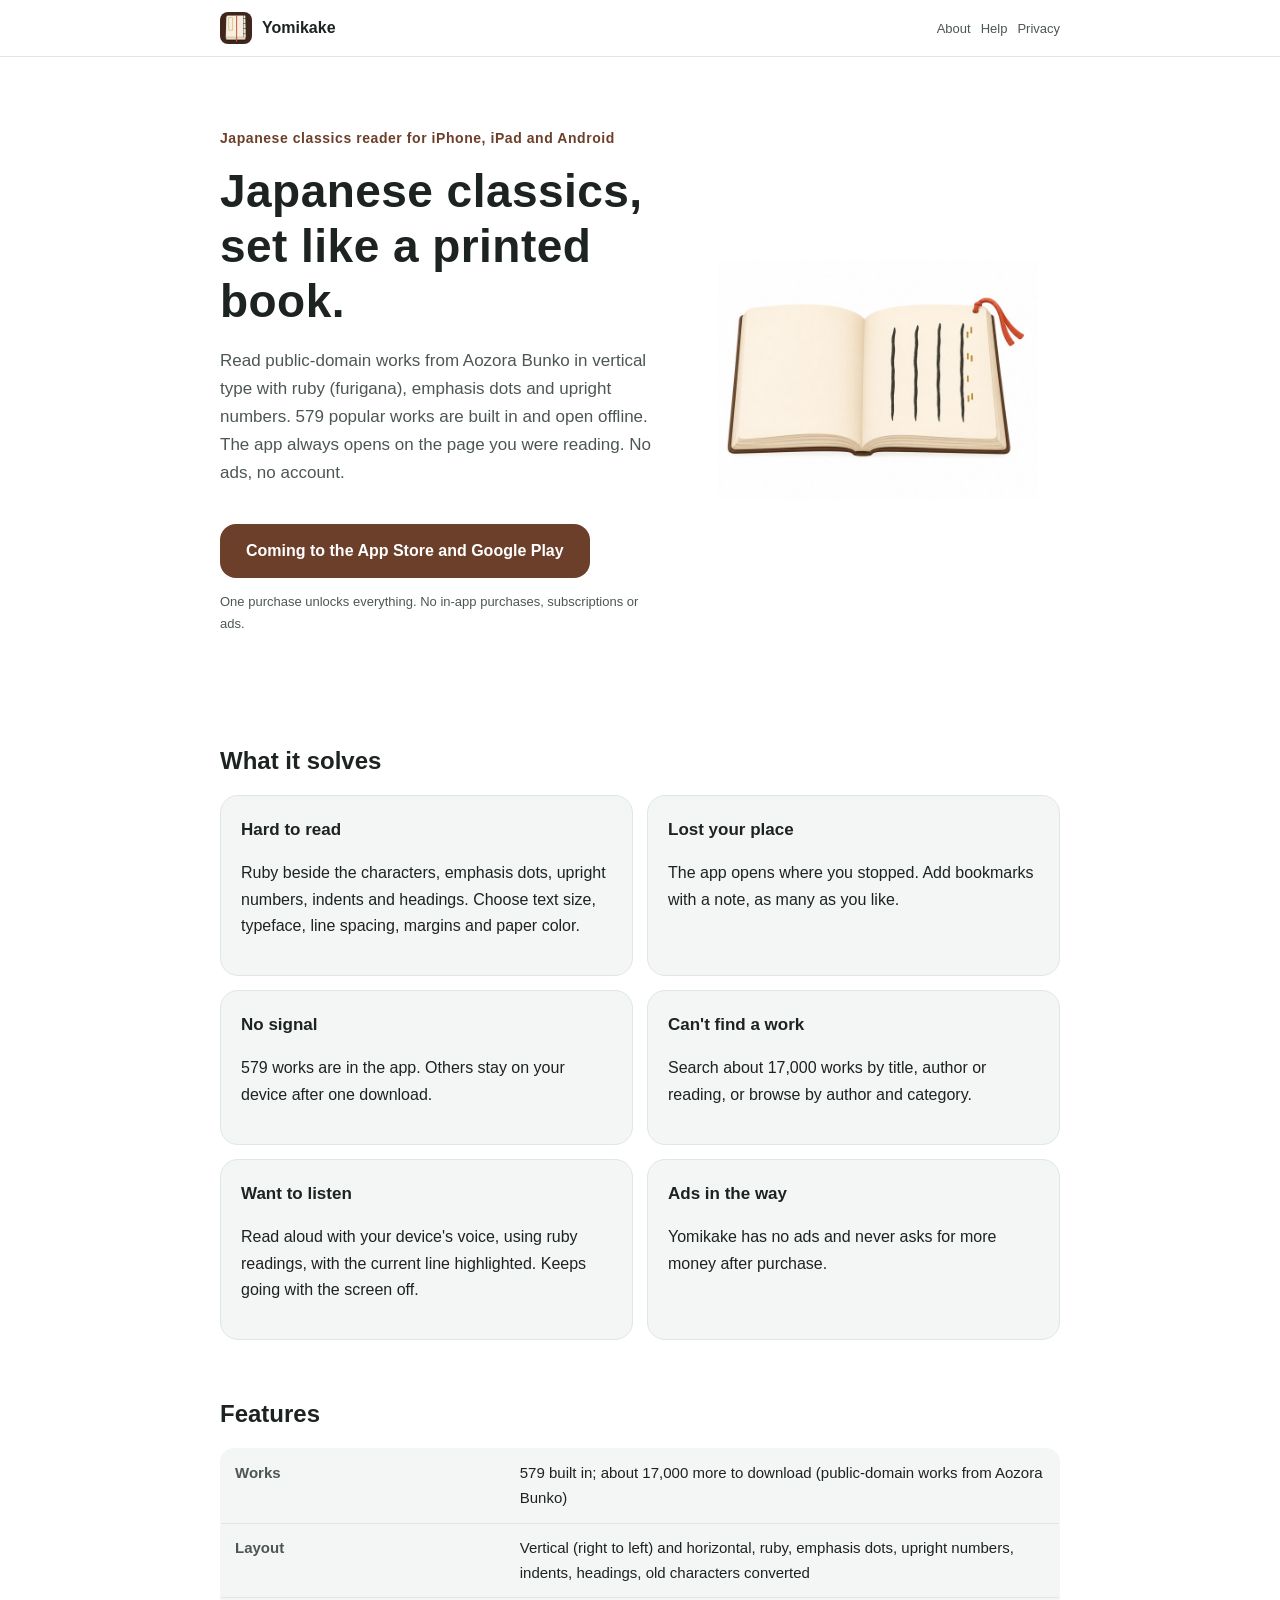
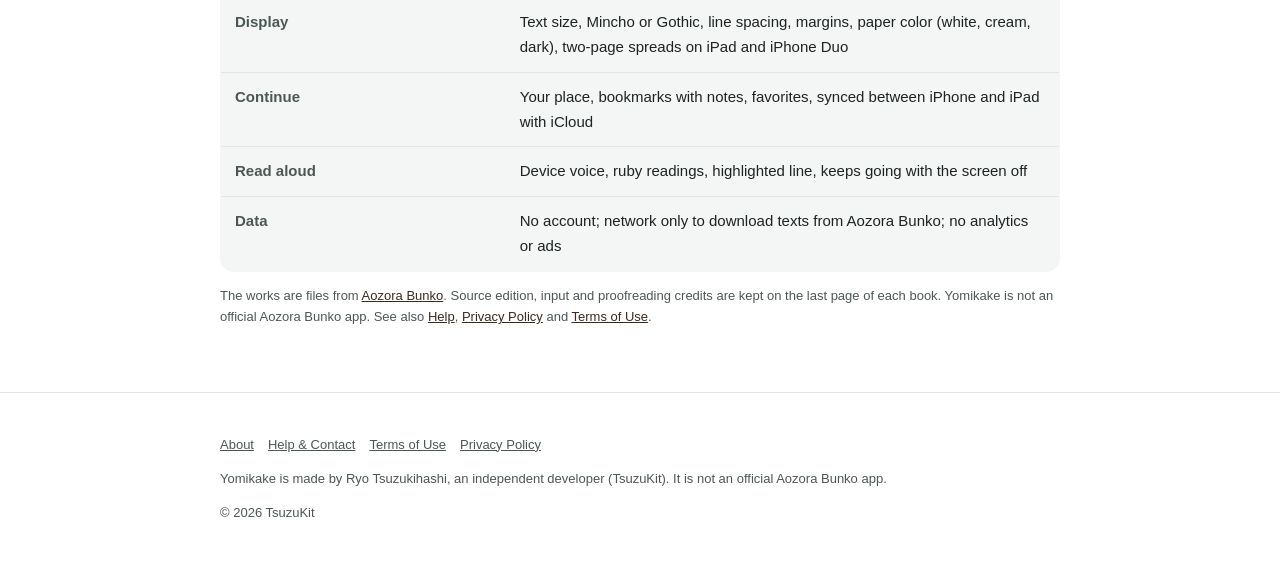
==== index.html @ e3de3502 "よみかけのサイト（紹介・使い方・プライバシー・規約の日英）" ====
<!DOCTYPE html>
<html lang="ja" data-title-ja="よみかけ｜青空文庫の名作を縦書きで読む" data-title-en="Yomikake | Read Japanese classics vertically">
<head>
<meta charset="UTF-8">
<meta name="viewport" content="width=device-width, initial-scale=1">
<script>(function(){var l=navigator.languages&&navigator.languages.length?navigator.languages:[navigator.language||"ja"],p="en";for(var i=0;i<l.length;i++){var c=String(l[i]).toLowerCase();if(c.indexOf("ja")===0){p="ja";break}if(c.indexOf("en")===0){p="en";break}}var d=document.documentElement;d.lang=p;var t=d.getAttribute("data-title-"+p);if(t){document.title=t}})();</script>
<title>よみかけ｜青空文庫の名作を縦書きで読む</title>
<meta name="description" content="青空文庫の著作権の切れた名作を、ルビ・傍点・縦中横まで縦書きで組んで読むアプリ。579作品が入っていて通信なしで読め、ほかの約17,000作品も探して取ってこられる。読みかけのページから・しおり・読み上げ。広告なしの買い切り。 / Read public-domain Japanese literature from Aozora Bunko in vertical type with ruby (furigana). 579 works built in, about 17,000 more to download, continue where you left off, bookmarks and read aloud. No ads, one purchase.">
<meta property="og:title" content="よみかけ｜青空文庫の名作を縦書きで読む">
<meta property="og:description" content="青空文庫の著作権の切れた名作を、ルビ・傍点・縦中横まで縦書きで組んで読むアプリ。579作品が入っていて通信なしで読め、ほかの約17,000作品も探して取ってこられる。読みかけのページから・しおり・読み上げ。広告なしの買い切り。">
<meta property="og:type" content="website">
<meta property="og:url" content="https://yomikake.tsuzukit.com/">
<meta property="og:image" content="https://yomikake.tsuzukit.com/assets/og.jpg">
<link rel="icon" href="assets/icon.png">
<link rel="apple-touch-icon" href="assets/icon.png">
<link rel="stylesheet" href="style.css">
</head>
<body>
<div data-l="ja" lang="ja">
<header class="site"><div class="wrap">
<a class="brand" href="./"><img src="assets/icon.png" alt="" width="32" height="32">よみかけ</a>
<nav class="site"><a href="./">紹介</a><a href="support.html">使い方</a><a href="privacy.html">プライバシー</a></nav>
</div></header>
<main class="wrap">
<section class="hero">
<div>
<p class="eyebrow">iPhone・iPad・Android の名作リーダー</p>
<h1>名作を、<br>縦書きの本のように。</h1>
<p class="lead">青空文庫の著作権の切れた名作を、ルビ・傍点・縦中横まで縦書きで組んで読みます。よく読まれている579作品はアプリに入っていて、通信なしですぐ読めます。開くといつも読みかけのページから。広告もアカウントもありません。</p>
<a class="cta" href="#store" id="store">App Store・Google Play で配信予定</a>
<p class="note">買い切りで全部の機能が使えます。アプリ内課金・サブスクリプション・広告はありません。</p>
</div>
<img src="assets/hero.jpg" alt="縦書きの本のページと、朱のしおりのイラスト" width="360">
</section>

<h2>こんな困りごとのために</h2>
<div class="grid two">
<div class="card"><h3>読みにくい・字が小さい</h3><p>ルビは字の右に小さく、傍点・縦中横・字下げ・見出しまで組みます。字の大きさ・書体・行間・余白・地の色を選べます。</p></div>
<div class="card"><h3>どこまで読んだか分からない</h3><p>閉じても、次に開くと読みかけのページから。しおりは一言をつけて何枚でも挟めます。</p></div>
<div class="card"><h3>電波が無いと読めない</h3><p>579作品はアプリに入っています。ほかの作品も、一度取ってくれば端末に残り、次からは通信なしで読めます。</p></div>
<div class="card"><h3>作品が探せない</h3><p>約17,000作品の一覧をアプリに持っていて、題・作家・読み（ひらがな）で探せます。作家の五十音や分類からもたどれます。</p></div>
<div class="card"><h3>聞きながら読みたい</h3><p>端末の声で読み上げます。ルビのある語はルビの読みで読み、読んでいる行が分かります。画面を消しても続きます。</p></div>
<div class="card"><h3>広告がじゃま</h3><p>よみかけに広告はありません。買い切りで、あとから支払いを求めることもありません。</p></div>
</div>

<h2>できること</h2>
<table>
<tr><th>作品</th><td>アプリに 579作品・探して取ってこられる作品 約17,000（青空文庫の著作権の切れた作品）</td></tr>
<tr><th>組版</th><td>縦書き（右から左へめくる）と横書き・ルビ・傍点・縦中横・字下げ・見出し・旧字の外字を字に</td></tr>
<tr><th>表示</th><td>字の大きさ・明朝とゴシック・行間・余白・地の色（白・生成り・暗い）・iPad と iPhone Duo では見開き</td></tr>
<tr><th>続きから</th><td>読みかけのページ・しおり（一言つき）・気に入った作品・iCloud で iPhone と iPad を同じに</td></tr>
<tr><th>読み上げ</th><td>端末の声・ルビの読み・読んでいる行を塗る・画面を消しても続く</td></tr>
<tr><th>データ</th><td>アカウントなし・通信は青空文庫から作品を取ってくるときだけ・解析と広告なし</td></tr>
</table>
<p class="note">作品は <a href="https://www.aozora.gr.jp/">青空文庫</a> のファイルです。底本・入力・校正の情報は、本の最後のページにそのまま載せています。よみかけは青空文庫の公式のアプリではありません。<a href="support.html">使い方</a>・<a href="privacy.html">プライバシーポリシー</a>・<a href="terms.html">利用規約</a>もご覧ください。</p>
</main>
<footer class="site"><div class="wrap">
<p><a href="./">紹介</a><a href="support.html">使い方とお問い合わせ</a><a href="terms.html">利用規約</a><a href="privacy.html">プライバシーポリシー</a></p>
<p>よみかけは、個人開発者の續橋涼（TsuzuKit）が作っているアプリです。青空文庫の公式のアプリではありません。</p>
<p>© 2026 TsuzuKit</p>
</div></footer>
</div>
<div data-l="en" lang="en">
<header class="site"><div class="wrap">
<a class="brand" href="./"><img src="assets/icon.png" alt="" width="32" height="32">Yomikake</a>
<nav class="site"><a href="./">About</a><a href="support.html">Help</a><a href="privacy.html">Privacy</a></nav>
</div></header>
<main class="wrap">
<section class="hero">
<div>
<p class="eyebrow">Japanese classics reader for iPhone, iPad and Android</p>
<h1>Japanese classics,<br>set like a printed book.</h1>
<p class="lead">Read public-domain works from Aozora Bunko in vertical type with ruby (furigana), emphasis dots and upright numbers. 579 popular works are built in and open offline. The app always opens on the page you were reading. No ads, no account.</p>
<a class="cta" href="#store" id="store">Coming to the App Store and Google Play</a>
<p class="note">One purchase unlocks everything. No in-app purchases, subscriptions or ads.</p>
</div>
<img src="assets/hero.jpg" alt="Illustration of a book page in vertical lines with a red bookmark" width="360">
</section>

<h2>What it solves</h2>
<div class="grid two">
<div class="card"><h3>Hard to read</h3><p>Ruby beside the characters, emphasis dots, upright numbers, indents and headings. Choose text size, typeface, line spacing, margins and paper color.</p></div>
<div class="card"><h3>Lost your place</h3><p>The app opens where you stopped. Add bookmarks with a note, as many as you like.</p></div>
<div class="card"><h3>No signal</h3><p>579 works are in the app. Others stay on your device after one download.</p></div>
<div class="card"><h3>Can't find a work</h3><p>Search about 17,000 works by title, author or reading, or browse by author and category.</p></div>
<div class="card"><h3>Want to listen</h3><p>Read aloud with your device's voice, using ruby readings, with the current line highlighted. Keeps going with the screen off.</p></div>
<div class="card"><h3>Ads in the way</h3><p>Yomikake has no ads and never asks for more money after purchase.</p></div>
</div>

<h2>Features</h2>
<table>
<tr><th>Works</th><td>579 built in; about 17,000 more to download (public-domain works from Aozora Bunko)</td></tr>
<tr><th>Layout</th><td>Vertical (right to left) and horizontal, ruby, emphasis dots, upright numbers, indents, headings, old characters converted</td></tr>
<tr><th>Display</th><td>Text size, Mincho or Gothic, line spacing, margins, paper color (white, cream, dark), two-page spreads on iPad and iPhone Duo</td></tr>
<tr><th>Continue</th><td>Your place, bookmarks with notes, favorites, synced between iPhone and iPad with iCloud</td></tr>
<tr><th>Read aloud</th><td>Device voice, ruby readings, highlighted line, keeps going with the screen off</td></tr>
<tr><th>Data</th><td>No account; network only to download texts from Aozora Bunko; no analytics or ads</td></tr>
</table>
<p class="note">The works are files from <a href="https://www.aozora.gr.jp/">Aozora Bunko</a>. Source edition, input and proofreading credits are kept on the last page of each book. Yomikake is not an official Aozora Bunko app. See also <a href="support.html">Help</a>, <a href="privacy.html">Privacy Policy</a> and <a href="terms.html">Terms of Use</a>.</p>
</main>
<footer class="site"><div class="wrap">
<p><a href="./">About</a><a href="support.html">Help & Contact</a><a href="terms.html">Terms of Use</a><a href="privacy.html">Privacy Policy</a></p>
<p>Yomikake is made by Ryo Tsuzukihashi, an independent developer (TsuzuKit). It is not an official Aozora Bunko app.</p>
<p>© 2026 TsuzuKit</p>
</div></footer>
</div>
</body>
</html>
---- style.css ----
/* よみかけ — 白い地・墨の文字・焦げ茶の差し色（白の上で 4.5:1 以上） */
:root {
  --paper: #ffffff; --card: #f3f6f4; --ink: #1d2320; --sub: #4d5752; --line: #dfe7e3;
  --vermilion: #6b3f2a; --vermilion-soft: #f1e8dc; --navy: #3b2a20; --correct: #3b2a20;
}
@media (prefers-color-scheme: dark) {
  :root { --paper: #101513; --card: #19201d; --ink: #eef4f1; --sub: #b0bdb7; --line: #26302c;
    --vermilion: #a9c4b8; --vermilion-soft: #1f2e28; --navy: #bcd5ca; --correct: #a9c4b8; }
}
* { box-sizing: border-box; }
html { -webkit-text-size-adjust: 100%; }
body { margin: 0; background: var(--paper); color: var(--ink); line-height: 1.8;
  font-family: -apple-system, BlinkMacSystemFont, "Hiragino Sans", "Hiragino Kaku Gothic ProN", "Noto Sans JP", sans-serif; }
a { color: var(--navy); }
.wrap { max-width: 880px; margin: 0 auto; padding: 0 20px; }
header.site { border-bottom: 1px solid var(--line); background: var(--paper); position: sticky; top: 0; z-index: 5; }
header.site .wrap { display: flex; align-items: center; gap: 16px; min-height: 56px; }
.brand { display: flex; align-items: center; gap: 10px; font-weight: 800; text-decoration: none; color: var(--ink); margin-right: auto; }
.brand img { width: 32px; height: 32px; border-radius: 8px; }
nav.site a { font-size: 14px; text-decoration: none; color: var(--sub); margin-left: 14px; white-space: nowrap; }
nav.site a:hover { color: var(--ink); }
.hero { padding: 56px 0 40px; display: grid; gap: 32px; align-items: center; }
@media (min-width: 760px) { .hero { grid-template-columns: 1.1fr 0.9fr; } }
.eyebrow { color: var(--vermilion); font-weight: 700; font-size: 14px; letter-spacing: 0.04em; }
h1 { font-size: clamp(30px, 6vw, 46px); line-height: 1.35; margin: 8px 0 16px; letter-spacing: 0.01em; }
h2 { font-size: 24px; margin: 56px 0 16px; line-height: 1.5; }
h3 { font-size: 17px; margin: 0 0 6px; }
.lead { font-size: 17px; color: var(--sub); }
.cta { display: inline-block; margin-top: 20px; background: var(--vermilion); color: #ffffff; font-weight: 700; text-decoration: none;
  padding: 14px 26px; border-radius: 16px; }
.note { font-size: 13px; color: var(--sub); }
.hero img { width: 100%; max-width: 320px; height: auto; justify-self: center; }
.grid { display: grid; gap: 14px; }
@media (min-width: 700px) { .grid.two { grid-template-columns: 1fr 1fr; } .grid.three { grid-template-columns: repeat(3, 1fr); } }
.card { background: var(--card); border: 1px solid var(--line); border-radius: 18px; padding: 20px; }
.card.em { background: var(--vermilion-soft); border-color: transparent; }
.steps { counter-reset: step; }
.steps .card { position: relative; padding-left: 62px; }
.steps .card::before { counter-increment: step; content: counter(step); position: absolute; left: 18px; top: 18px; width: 32px; height: 32px;
  border-radius: 50%; border: 2.5px solid var(--vermilion); color: var(--vermilion); font-weight: 800; display: grid; place-items: center; }
table { width: 100%; border-collapse: collapse; background: var(--card); border: 1px solid var(--line); border-radius: 14px; overflow: hidden; }
th, td { text-align: left; padding: 12px 14px; border-bottom: 1px solid var(--line); vertical-align: top; font-size: 15px; }
th { width: 34%; color: var(--sub); font-weight: 600; }
tr:last-child th, tr:last-child td { border-bottom: none; }
.doc { padding: 40px 0 24px; }
.doc h1 { font-size: 30px; }
.doc h2 { font-size: 19px; margin: 36px 0 10px; }
.doc .meta { color: var(--sub); font-size: 14px; }
.doc .summary { background: var(--vermilion-soft); border-radius: 16px; padding: 18px 20px; margin: 20px 0; }
details { background: var(--card); border: 1px solid var(--line); border-radius: 14px; padding: 14px 18px; }
details + details { margin-top: 10px; }
summary { font-weight: 700; cursor: pointer; }
footer.site { border-top: 1px solid var(--line); margin-top: 64px; padding: 28px 0 48px; color: var(--sub); font-size: 13px; }
footer.site a { color: var(--sub); margin-right: 14px; }
.qid { font-family: ui-monospace, SFMono-Regular, Menlo, monospace; background: var(--card); border: 1px solid var(--line);
  border-radius: 8px; padding: 2px 8px; }
/* 端末の言語に合うほうだけ見せる（build.py が両方を1ページに入れる） */
html[lang="ja"] [data-l="en"], html[lang="en"] [data-l="ja"] { display: none; }
[lang="en"] { line-height: 1.65; }
[lang="en"] h1 { line-height: 1.2; }
[lang="en"] nav.site a { font-size: 13px; margin-left: 10px; }
@media (max-width: 480px) { nav.site a { font-size: 12px; margin-left: 8px; } header.site .wrap { gap: 4px; } .brand { gap: 7px; font-size: 15px; } }
.brand { white-space: nowrap; flex-shrink: 0; }
/* 幅の狭い画面では、上の帯の「紹介」を出さない（左のアプリ名が同じ行き先） */
@media (max-width: 480px) { nav.site a:first-child { display: none; } }
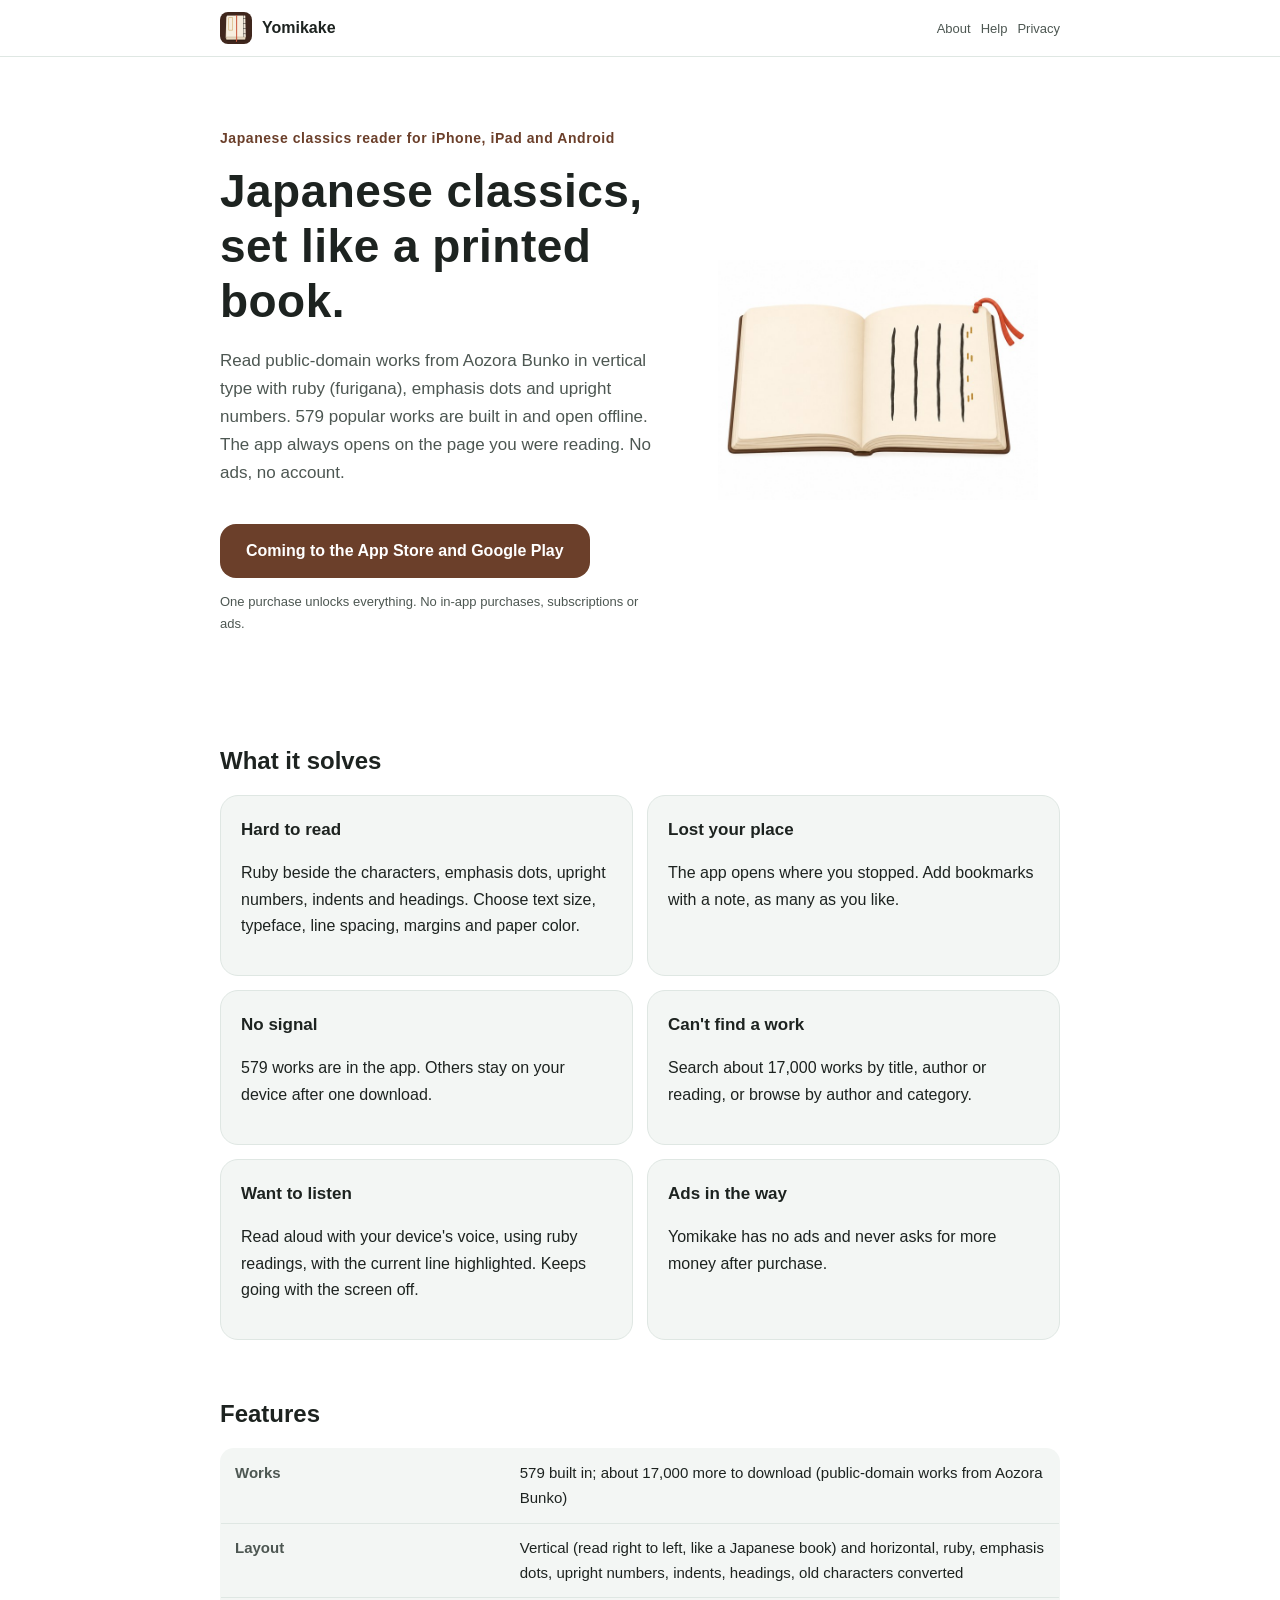
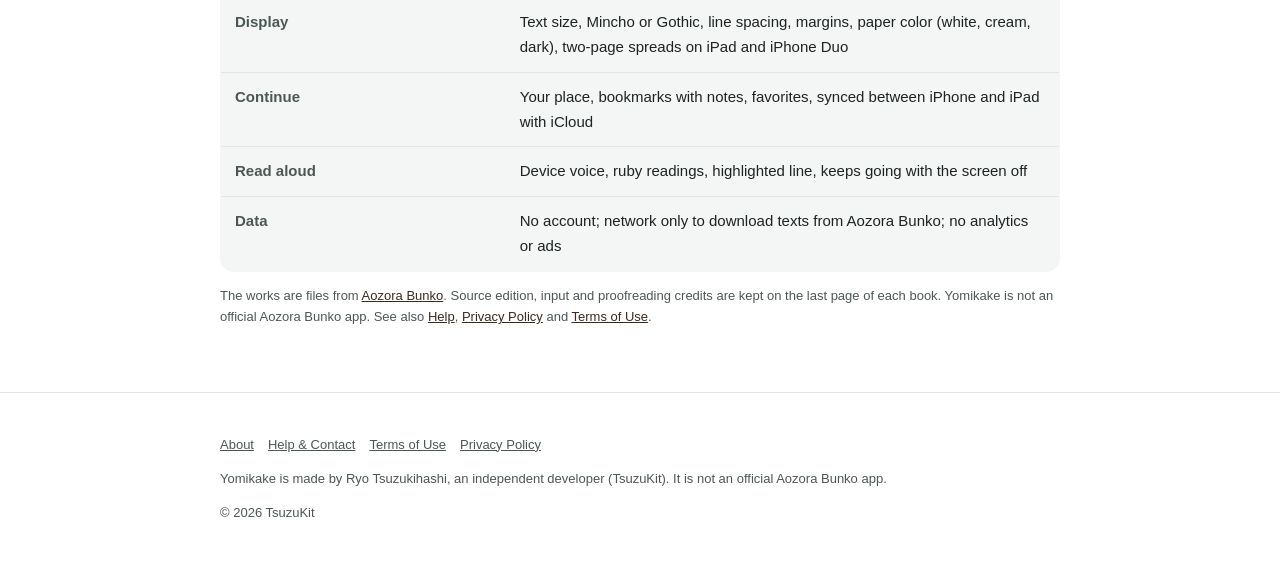
==== commit e93f9e2d: "めくる操作の向きを正しく（次のページは左・右へなぞると次へ）" ====
--- a/index.html
+++ b/index.html
@@ -46,7 +46,7 @@
 <h2>できること</h2>
 <table>
 <tr><th>作品</th><td>アプリに 579作品・探して取ってこられる作品 約17,000（青空文庫の著作権の切れた作品）</td></tr>
-<tr><th>組版</th><td>縦書き（右から左へめくる）と横書き・ルビ・傍点・縦中横・字下げ・見出し・旧字の外字を字に</td></tr>
+<tr><th>組版</th><td>縦書き（右綴じ・右から左へ読み進める）と横書き・ルビ・傍点・縦中横・字下げ・見出し・旧字の外字を字に</td></tr>
 <tr><th>表示</th><td>字の大きさ・明朝とゴシック・行間・余白・地の色（白・生成り・暗い）・iPad と iPhone Duo では見開き</td></tr>
 <tr><th>続きから</th><td>読みかけのページ・しおり（一言つき）・気に入った作品・iCloud で iPhone と iPad を同じに</td></tr>
 <tr><th>読み上げ</th><td>端末の声・ルビの読み・読んでいる行を塗る・画面を消しても続く</td></tr>
@@ -90,7 +90,7 @@
 <h2>Features</h2>
 <table>
 <tr><th>Works</th><td>579 built in; about 17,000 more to download (public-domain works from Aozora Bunko)</td></tr>
-<tr><th>Layout</th><td>Vertical (right to left) and horizontal, ruby, emphasis dots, upright numbers, indents, headings, old characters converted</td></tr>
+<tr><th>Layout</th><td>Vertical (read right to left, like a Japanese book) and horizontal, ruby, emphasis dots, upright numbers, indents, headings, old characters converted</td></tr>
 <tr><th>Display</th><td>Text size, Mincho or Gothic, line spacing, margins, paper color (white, cream, dark), two-page spreads on iPad and iPhone Duo</td></tr>
 <tr><th>Continue</th><td>Your place, bookmarks with notes, favorites, synced between iPhone and iPad with iCloud</td></tr>
 <tr><th>Read aloud</th><td>Device voice, ruby readings, highlighted line, keeps going with the screen off</td></tr>
